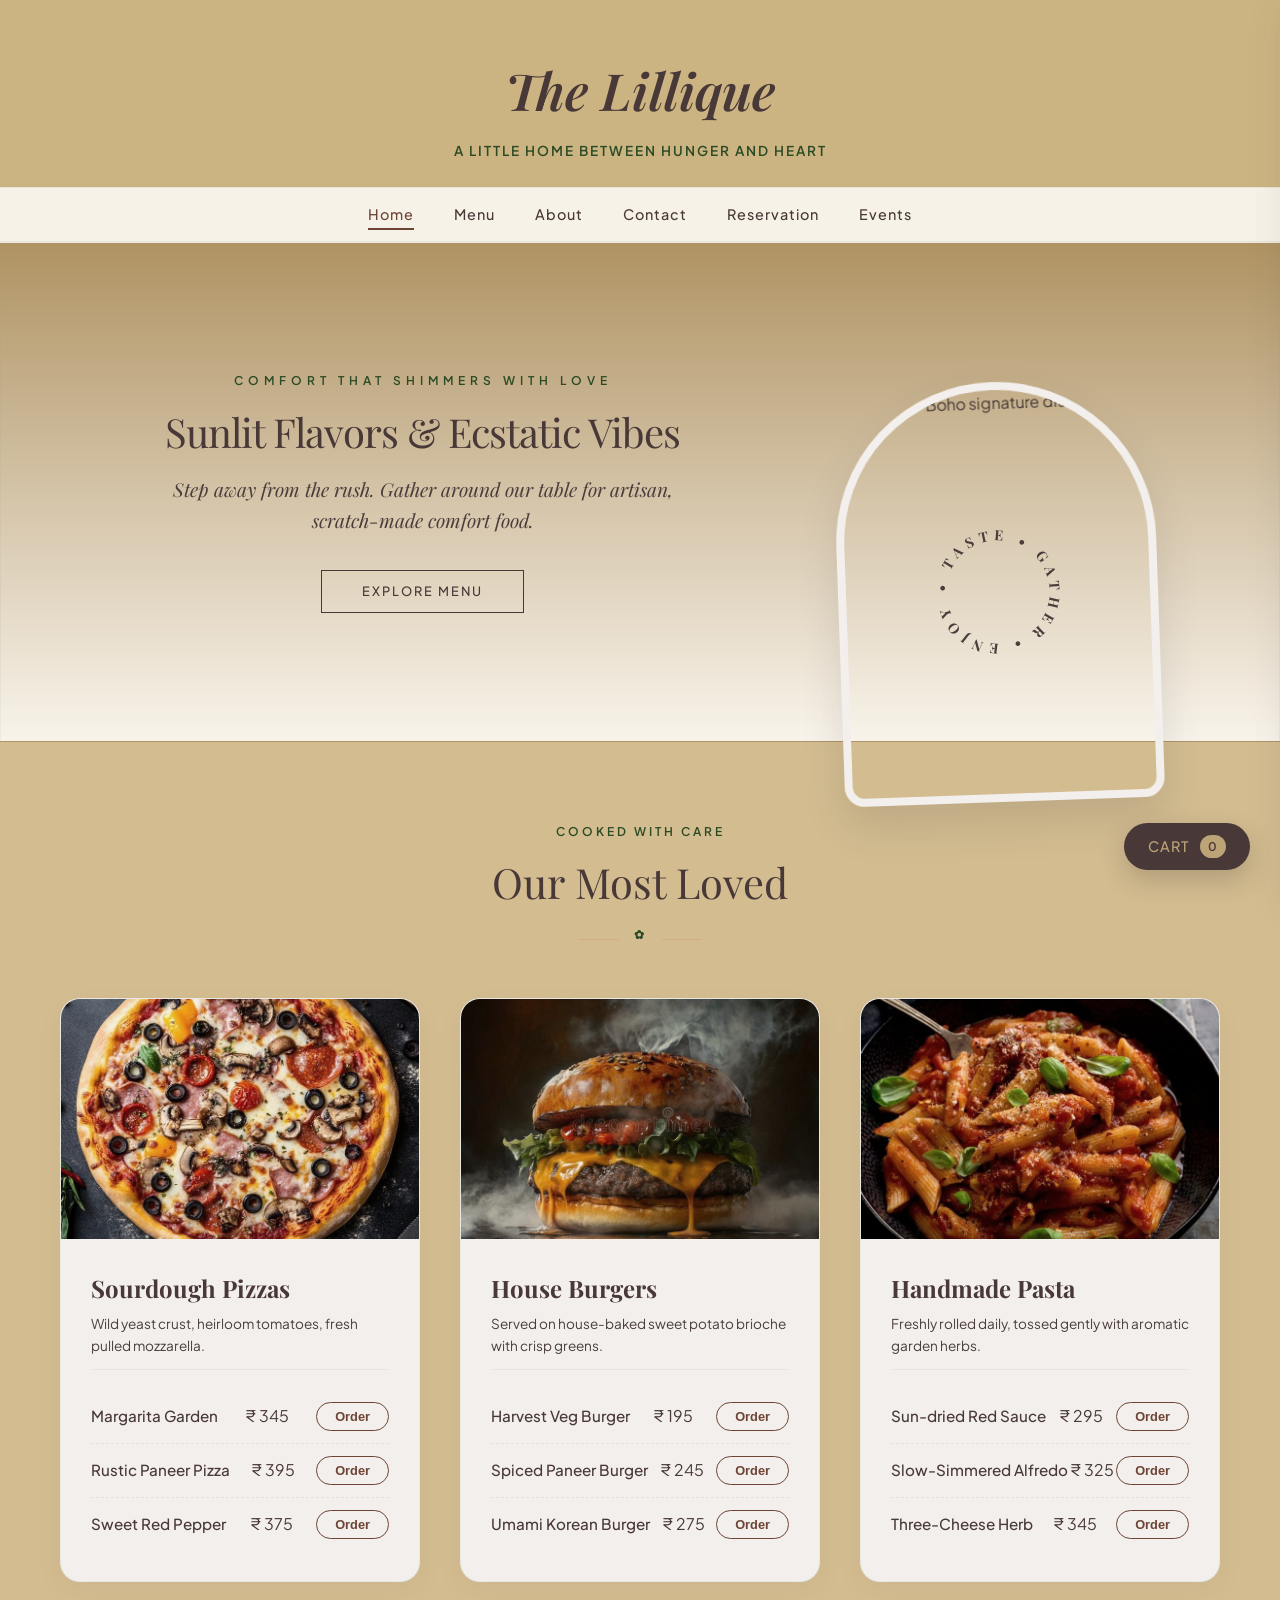
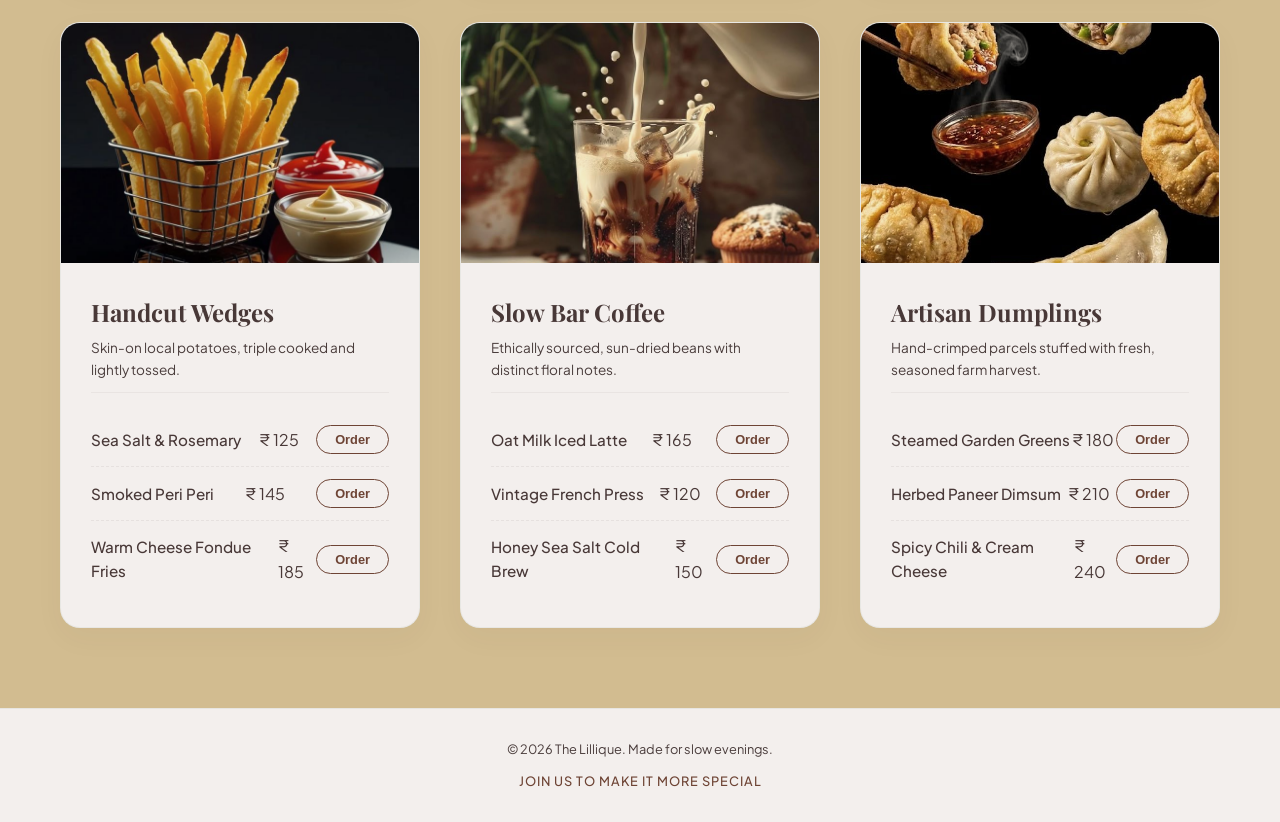
==== index.html @ 4a2b3046 "Add files via upload A basic frontend restaurant website built using only HTML, CSS, and JavaScript." ====
<!DOCTYPE html>
<html lang="en">
<head>
    <meta charset="UTF-8">
    <meta name="viewport" content="width=device-width, initial-scale=1.0">
    <title>The Lillique</title>
    <link rel="stylesheet" href="style.css">
    <link rel="preconnect" href="https://fonts.googleapis.com">
    <link rel="preconnect" href="https://fonts.gstatic.com" crossorigin>
    <link href="https://fonts.googleapis.com/css2?family=Playfair+Display:ital,wght@0,400;0,600;1,400&family=Plus+Jakarta+Sans:wght@300;400;500;600&display=swap" rel="stylesheet">
</head>
<body>
<div id="page-wrapper">
<header class="main-header">
    <div class="header-logo">The Lillique</div>
    <p class="tagline">A little home between hunger and heart</p>
</header>

<nav class="navbar">
    <div class="nav-links">
        <a href="index.html" class="active">Home</a>
        <a href="menu.html">Menu</a>
        <a href="about.html">About</a>
        <a href="contact.html">Contact</a>
        <a href="reservation.html">Reservation</a>
        <a href="events.html">Events</a>
    </div>
</nav>
<section class="text">
    <div class="text-content">
        <span class="text-sub">Comfort that shimmers with love</span>
        <h1>Sunlit Flavors & Ecstatic Vibes</h1>
        <p>Step away from the rush. Gather around our table for artisan, scratch-made comfort food.</p>
        <a href="menu.html" class="text-btn">Explore Menu</a>
    </div>
    <div class="text-img-wrapper">
        <!--arch-->
        <div class="arch-frame animate-drift">
        <img src="https://img.magnific.com/premium-vector/hand-drawn…solated-white-cooking-icons_148899-472.jpg?w=1480" alt="Boho signature dish" class="text-img">
    </div>
    <!--badge-->
    <div class="badge-container">
        <svg class="rotating-badge" viewBox="0 0 100 100">
        <path id="circlePath" d="M 50, 50 m -37, 0 a 37,37 0 1,1 74,0 a 37,37 0 1,1 -74,0" fill="none"/>
        <text font-size="10" font-family="Playfair Display" font-weight="bold"  fill="#4A3E3D" letter-spacing="4">
        <textPath href="#circlePath">&#x2022 TASTE &#x2022 GATHER &#x2022 ENJOY</textPath>
        </text>
        </svg>
    </div>
    </div>
</section>

<section class="container">
    <div class="section-title">
        <span>COOKED WITH CARE</span>
        <h2>Our Most Loved</h2>
        <div class="boho-divider"><span>✿</span></div>
    </div>

    <div class="grid">
        <!--pizza -->
        <div class="card">
            <div class="img-container">
                <img src="images/pizza.jpeg" alt="Artisan Pizza">
            </div>
            <div class="card-content">
                <h3>Sourdough Pizzas</h3>
                <p class="category-desc">Wild yeast crust, heirloom tomatoes, fresh pulled mozzarella.</p>
                
                <div class="menu-item-row">
                    <span class="item-name">Margarita Garden</span>
                    <p>&#x20B9 345</p>
                    <button class="btn" onclick="orderItem('Margarita Pizza')">Order</button>
                </div>
                <div class="menu-item-row">
                    <span class="item-name">Rustic Paneer Pizza</span>
                    <p>&#x20B9 395</p>
                    <button class="btn" onclick="orderItem('Paneer Pizza')">Order</button>
                </div>
                <div class="menu-item-row">
                    <span class="item-name">Sweet Red Pepper</span>
                    <p>&#x20B9 375</p>
                    <button class="btn" onclick="orderItem('Red pepper')">Order</button>
                </div>
            </div>
        </div>

        <!--Burger-->
        <div class="card">
            <div class="img-container">
                <img src="images/burger.jpeg" alt="Gourmet Burger">
            </div>
            <div class="card-content">
                <h3>House Burgers</h3>
                <p class="category-desc">Served on house-baked sweet potato brioche with crisp greens.</p>
                
                <div class="menu-item-row">
                    <span class="item-name">Harvest Veg Burger</span>
                    <p>&#x20B9 195</p>
                    <button class="btn" onclick="orderItem('Veg Burger')">Order</button>
                </div>
                <div class="menu-item-row">
                    <span class="item-name">Spiced Paneer Burger</span>
                    <p>&#x20B9 245</p>
                    <button class="btn" onclick="orderItem('Paneer Burger')">Order</button>
                </div>
                <div class="menu-item-row">
                    <span class="item-name">Umami Korean Burger</span>
                    <p>&#x20B9 275</p>
                    <button class="btn" onclick="orderItem('Korean Burger')">Order</button>
                </div>
            </div>
        </div>

        <!--Pasta-->
        <div class="card">
            <div class="img-container">
                <img src="images/pasta.jpeg" alt="Handmade Pasta">
            </div>
            <div class="card-content">
                <h3>Handmade Pasta</h3>
                <p class="category-desc">Freshly rolled daily, tossed gently with aromatic garden herbs.</p>
                
                <div class="menu-item-row">
                    <span class="item-name">Sun-dried Red Sauce</span>
                    <p>&#x20B9 295</p>
                    <button class="btn" onclick="orderItem('Red Sauce Pasta')">Order</button>
                </div>
                <div class="menu-item-row">
                    <span class="item-name">Slow-Simmered Alfredo</span>
                    <p>&#x20B9 325</p>
                    <button class="btn" onclick="orderItem('White Sauce Pasta')">Order</button>
                </div>
                <div class="menu-item-row">
                    <span class="item-name">Three-Cheese Herb</span>
                    <p>&#x20B9 345</p>
                    <button class="btn" onclick="orderItem('Veg Cheese Pasta')">Order</button>
                </div>
            </div>
        </div>

        <!--Fries-->
        <div class="card">
            <div class="img-container">
                <img src="images/fries.jpeg" alt="Handcut Fries">
            </div>
            <div class="card-content">
                <h3>Handcut Wedges</h3>
                <p class="category-desc">Skin-on local potatoes, triple cooked and lightly tossed.</p>
                
                <div class="menu-item-row">
                    <span class="item-name">Sea Salt & Rosemary</span>
                    <p>&#x20B9 125</p>
                    <button class="btn" onclick="orderItem('Basic Fries')">Order</button>
                </div>
                <div class="menu-item-row">
                    <span class="item-name">Smoked Peri Peri</span>
                    <p>&#x20B9 145</p>
                    <button class="btn" onclick="orderItem('Peri Peri')">Order</button>
                </div>
                <div class="menu-item-row">
                    <span class="item-name">Warm Cheese Fondue Fries</span>
                    <p>&#x20B9 185</p>
                    <button class="btn" onclick="orderItem('Cheese Fries')">Order</button>
                </div>
            </div>
        </div>

        <!--Coffee-->
        <div class="card">
            <div class="img-container">
                <img src="images/coffee.jpeg" alt="Pour Over Coffee">
            </div>
            <div class="card-content">
                <h3>Slow Bar Coffee</h3>
                <p class="category-desc">Ethically sourced, sun-dried beans with distinct floral notes.</p>
                
                <div class="menu-item-row">
                    <span class="item-name">Oat Milk Iced Latte</span>
                    <p>&#x20B9 165</p>
                    <button class="btn" onclick="orderItem('Iced latte')">Order</button>
                </div>
                <div class="menu-item-row">
                    <span class="item-name">Vintage French Press</span>
                    <p>&#x20B9 120</p>
                    <button class="btn" onclick="orderItem('Black coffee')">Order</button>
                </div>
                <div class="menu-item-row">
                    <span class="item-name">Honey Sea Salt Cold Brew</span>
                    <p>&#x20B9 150</p>
                    <button class="btn" onclick="orderItem('Cold coffee')">Order</button>
                </div>
            </div>
        </div>

        <!--Momos-->
        <div class="card">
            <div class="img-container">
                <img src="images/momo.jpeg" alt="Steamed Dumplings">
            </div>
            <div class="card-content">
                <h3>Artisan Dumplings</h3>
                <p class="category-desc">Hand-crimped parcels stuffed with fresh, seasoned farm harvest.</p>
                
                <div class="menu-item-row">
                    <span class="item-name">Steamed Garden Greens</span>
                    <p>&#x20B9 180</p>
                    <button class="btn" onclick="orderItem('Veg momos')">Order</button>
                </div>
                <div class="menu-item-row">
                    <span class="item-name">Herbed Paneer Dimsum</span>
                    <p>&#x20B9 210</p>
                    <button class="btn" onclick="orderItem('paneer momos')">Order</button>
                </div>
                <div class="menu-item-row">
                    <span class="item-name">Spicy Chili & Cream Cheese</span>
                    <p>&#x20B9 240</p>
                    <button class="btn" onclick="orderItem('extra cheese momos')">Order</button>
                </div>
            </div>
        </div>
    </div>
</section>

<footer class="main-footer">
    <p>© 2026 The Lillique. Made for slow evenings.</p>
    <p style="font-size: 0.8rem; color: var(--terracotta); margin-top: 12px; font-weight: 500; letter-spacing: 1px;">JOIN US TO MAKE IT MORE SPECIAL </p>
    <!--cart-button-->
    <div class="cart-floating-trigger" onclick="toggleCart()">
        <span>Cart</span>
        <span id="cart-pill-count" class="cart-badge">0</span>
    </div>
</footer>
</div>

<!--slidebar-->
<div id="cart-drawer" class="cart-drawer-panel">
    <div class="cart-drawer-header">
        <h3>Your Selection</h3>
        <button class="cart-close-btn" onclick="toggleCart()">✕</button>
    </div>
  
  <!--cart-container-->
    <div id="cart-items-wrapper" class="cart-items-body">
        <p class="empty-cart-msg">Your Cart is currently empty.</p>
    </div>
  
    <div class="cart-drawer-footer">
        <div class="cart-total-row">
            <span>Subtotal:</span>
            <span id="cart-total-price">₹0.00</span>
        </div>
        <button class="checkout-btn" onclick="checkoutMock()">Proceed to Checkout</button>
    </div>
</div>
<div id="custom-popup-modal" class="popup-modal-overlay">
    <div class="popup-modal-card">
        <div class="popup-modal-flower">✿</div>
        <h3 id="popup-modal-title"></h3>
        <p id="popup-modal-message"></p>
        <button class="popup-modal-close-btn" onclick="closeCustomPopup()">Return to Page</button>
    </div>
</div>
<script src="script.js"></script>
</body>
</html>
---- style.css ----
/*colorfont-palette */
* {
  margin: 0;
  padding: 0;
  box-sizing: border-box;
}

:root {
  --warm-ivory: rgba(204, 179, 129, 0.88);      /* Clean, bright oatmeal/ivory background */
  --soft-cream: #f3efed;      /* Pastel warm sand tone for cards/nav */
  --terracotta: #6e4435;      /* Muted boho clay pink/terracotta accent */
  --sage-green: #2b4b25;      /* Vintage pastel sage green */
  --earthy-brown: #483837;    /* Soft deep cocoa instead of harsh black text */
  --text-muted: #4a3d3c;      /* Soft faded charcoal for minor descriptions */
  --font-serif: 'Playfair Display', Georgia, serif;
  --font-sans: 'Plus Jakarta Sans', Arial, sans-serif;
}

body {
  background-color: var(--warm-ivory);
  color: var(--earthy-brown);
  font-family: var(--font-sans);
  overflow-x: hidden;
  line-height: 1.6;
}

/*header-navigations*/
.main-header {
  background: var(--warm-ivory);
  padding: 50px 20px 25px 20px;
  text-align: center;
}

.header-logo {
  font-family: var(--font-serif);
  font-size: 3.2rem;
  color: var(--earthy-brown);
  font-style: italic;
  font-weight: 600;
  animation: fadeInDownSmooth 1s ease-out;
}

.tagline {
  font-size: 0.85rem;
  color: var(--sage-green);
  margin-top: 8px;
  letter-spacing: 2px;
  text-transform: uppercase;
  font-weight: 600;
}

.navbar {
  display: flex;
  justify-content: center;
  background: #F7F2E8;
  backdrop-filter: blur(8px);
  padding: 15px;
  position: sticky;
  top: 0;
  z-index: 1000;
  border-top: 1px solid rgba(138, 154, 134, 0.15);
  border-bottom: 1px solid rgba(138, 154, 134, 0.15);
}

.nav-links {
  display: flex;
  gap: 40px;
}

.nav-links a {
  color: var(--earthy-brown);
  text-decoration: none;
  font-size: 0.9rem;
  letter-spacing: 1px;
  font-weight: 500;
  position: relative;
  transition: color 0.3s ease;
}

.nav-links a::after {
  content: "";
  position: absolute;
  left: 0;
  bottom: -4px;
  width: 0%;
  height: 2px;
  background: var(--terracotta);
  transition: width 0.3s cubic-bezier(0.4, 0, 0.2, 1);
}

.nav-links a:hover, .nav-links a.active {
  color: var(--terracotta);
}

.nav-links a:hover::after, .nav-links a.active::after {
  width: 100%;
}

/*middle-section*/
.text {
  height: 60vh;
  display: flex;
  align-items: center;
  justify-content: center;
  text-align: center;
  position: relative;
  background: linear-gradient(
      rgba(170, 141, 92, 0.88), 
      rgba(253, 251, 247, 0.88)),
    url("https://simpolo-web.s3.ap-south-1.amazonaws.com/uploads/media/blog/Minimalistic-and-Sleek-Designs.jpg") center/cover no-repeat;
  
  margin: 0 0;
  height: 500px; 
  border: 1px solid rgba(138, 154, 134, 0.1); 
  animation: fadeInSmooth 1.5s ease-out;
}


.text-content {
  max-width: 600px; 
  padding: 0 20px;
}

.text-sub {
  font-size: 0.75rem;
  letter-spacing: 5px; 
  color: var(--sage-green);
  display: block;
  margin-bottom: 20px;
  font-weight: 600;
  text-transform: uppercase;
}

.text h1 {
  font-family: var(--font-serif);
  font-size: 2.5rem;
  font-weight: 400;
  margin-bottom: 20px;
  color: var(--earthy-brown);
  line-height: 1.1;
  letter-spacing: -1px; 
}

.text p {
  font-size: 1.2rem;
  color: var(--text-muted);
  margin-bottom: 35px;
  font-style: italic;
  font-family: var(--font-serif); 
}

.text-btn {
  display: inline-block;
  padding: 10px 40px;
  background-color: transparent;
  color: var(--earthy-brown);
  border: 1px solid var(--earthy-brown);
  text-decoration: none;
  border-radius: 0; 
  font-size: 0.8rem;
  font-weight: 500;
  letter-spacing: 2px;
  text-transform: uppercase;
  transition: all 0.4s ease;
}

.text-btn:hover {
  background-color: var(--earthy-brown);
  color: var(--warm-ivory);
}
/*middle-text,img&badge*/

.text {
  display: flex;
  align-items: center;
  justify-content: space-around; /* Spaced out content and image */
  padding: 0 5%;
  overflow: visible; /* Allows badge to peek out */
}

.text-img-wrapper {
  position: relative;
  width: 320px; /* Precise "proper" size for the arch */
  height: 420px;
  display: flex;
  align-items: center;
  justify-content: center;
  margin-top: 200px;
}

.arch-frame {
  width: 100%;
  height: 100%;
  border-radius: 160px 160px 20px 20px; /* Modern Boho Arch shape */
  overflow: hidden;
  box-shadow: 0 20px 40px rgba(74, 62, 61, 0.15);
  border: 8px solid var(--soft-cream); /* Frame effect */
}

.text-img {
  width: 100%;
  height: 100%;
  object-fit: cover;
  filter: sepia(0.1) contrast(1.05);
}

.badge-container {
  position: absolute;
  /* Overlaps bottom edge */
   /* Overlaps side for that editorial look */
  width: 140px;  /* Size of the circular text */
  height: 140px;
  z-index: 10;
}

.rotating-badge {
  width: 100%;
  height: 100%;
  animation: spin 15s linear infinite;
}

/*animation*/
@keyframes spin {
  from { transform: rotate(0deg); }
  to { transform: rotate(360deg); }
}

@keyframes driftUp {
  0% { opacity: 0; transform: translateY(30px); }
  100% { opacity: 1; transform: translateY(0); }
}

/*mobile-tweak*/
@media (max-width: 900px) {
  .text {
    flex-direction: column;
    height: auto;
    padding: 60px 20px;
  }
  .text-img-wrapper {
    margin-top: 50px;
    width: 280px;
    height: 380px;
  }
}

/*section-titles*/
.container {
  max-width: 1200px;
  margin: 0 auto;
  padding: 80px 20px;
}

.section-title {
  text-align: center;
  margin-bottom: 60px;
}

.section-title span {
  font-size: 0.8rem;
  letter-spacing: 2px;
  color: var(--sage-green);
  display: block;
  margin-bottom: 8px;
  font-weight: 600;
}

.section-title h2 {
  font-family: var(--font-serif);
  font-size: 2.4rem;
  font-weight: 400;
  color: var(--earthy-brown);
}

.boho-divider {
  color: var(--terracotta);
  margin-top: 15px;
  font-size: 1.2rem;
  display: flex;
  align-items: center;
  justify-content: center;
}

.boho-divider::before, .boho-divider::after {
  content: "";
  width: 40px;
  height: 1px;
  background-color: rgba(211, 139, 112, 0.3);
  margin: 0 15px;
}

/*card-designing*/
.grid {
  display: grid;
  grid-template-columns: repeat(auto-fit, minmax(320px, 1fr));
  gap: 40px;
}

.card {
  background: var(--soft-cream);
  border-radius: 20px; /* Whimsical, warm curved design */
  overflow: hidden;
  border: 1px solid rgba(138, 154, 134, 0.1);
  box-shadow: 0 10px 30px rgba(74, 62, 61, 0.04);
  transition: transform 0.4s cubic-bezier(0.165, 0.84, 0.44, 1), 
              box-shadow 0.4s ease;
}

.card:hover {
  transform: translateY(-6px);
  box-shadow: 0 15px 35px rgba(74, 62, 61, 0.08);
}

.img-container {
  width: 100%;
  height: 240px;
  overflow: hidden;
}

.card img {
  width: 100%;
  height: 100%;
  object-fit: cover;
  transition: transform 0.6s cubic-bezier(0.165, 0.84, 0.44, 1);
  filter: sepia(0.15) brightness(0.95); 
}

.card:hover img {
  transform: scale(1.04);
}

.card-content {
  padding: 30px;
}

.card h3 {
  font-family: var(--font-serif);
  font-size: 1.5rem;
  color: var(--earthy-brown);
  margin-bottom: 6px;
}

.category-desc {
  font-size: 0.85rem;
  color: var(--text-muted);
  margin-bottom: 20px;
  padding-bottom: 12px;
  border-bottom: 1px solid rgba(74, 62, 61, 0.06);
}

/*card-row*/
.menu-item-row {
  display: flex;
  justify-content: space-between;
  align-items: center;
  padding: 12px 0;
  border-bottom: 1px dashed rgba(74, 62, 61, 0.08);
}

.menu-item-row:last-of-type {
  border-bottom: none;
}

.item-name {
  font-size: 0.95rem;
  color: var(--earthy-brown);
  font-weight: 500;
}

/*button-designing*/
.btn {
  padding: 6px 18px;
  background: transparent;
  color: var(--terracotta);
  border: 1px solid var(--terracotta);
  cursor: pointer;
  font-size: 0.8rem;
  font-weight: 600;
  border-radius: 20px;
  transition: all 0.3s ease;
}

.btn:hover {
  background: var(--terracotta);
  color: white;
  transform: scale(1.03);
}

/*footer*/
.main-footer {
  text-align: center;
  padding: 60px 20px;
  background: var(--soft-cream);
  color: var(--text-muted);
  border-top: 1px solid rgba(138, 154, 134, 0.15);
  font-size: 0.9rem;
}

/*micro-animations*/
@keyframes fadeInSmooth {
  from { opacity: 0; }
  to { opacity: 1; }
}

@keyframes fadeInDownSmooth {
  from {
    opacity: 0;
    transform: translateY(-10px);
  }
  to {
    opacity: 1;
    transform: translateY(0);
  }
}

/*cart-drawer*/
.cart-floating-trigger {
  position: fixed;
  bottom: 30px;
  right: 30px;
  background-color: var(--earthy-brown);
  color: var(--warm-ivory);
  padding: 12px 24px;
  border-radius: 30px;
  cursor: pointer;
  z-index: 999;
  display: flex;
  align-items: center;
  gap: 10px;
  font-weight: 500;
  font-size: 0.9rem;
  letter-spacing: 1px;
  text-transform: uppercase;
  box-shadow: 0 10px 25px rgba(74, 62, 61, 0.25);
  transition: all 0.3s cubic-bezier(0.165, 0.84, 0.44, 1);
}

.cart-floating-trigger:hover {
  background-color: var(--terracotta);
  transform: translateY(-3px);
}

.cart-badge {
  background-color: var(--warm-ivory);
  color: var(--earthy-brown);
  font-size: 0.75rem;
  font-weight: 600;
  padding: 2px 8px;
  border-radius: 20px;
}

/*hiddenState-basePanel*/
.cart-drawer-panel {
  position: fixed;
  top: 0;
  right: -400px;
  width: 380px;
  height: 100vh;
  background-color: var(--warm-ivory);
  box-shadow: -10px 0 40px rgba(74, 62, 61, 0.15);
  z-index: 2000;
  display: flex;
  flex-direction: column;
  transition: right 0.4s cubic-bezier(0.165, 0.84, 0.44, 1);
  border-left: 1px solid rgba(138, 154, 134, 0.15);
}

/*toggled-Visiblestate*/
.cart-drawer-panel.open {
  right: 0;
}

.cart-drawer-header {
  padding: 25px;
  display: flex;
  justify-content: space-between;
  align-items: center;
  border-bottom: 1px solid rgba(74, 62, 61, 0.08);
}

.cart-drawer-header h3 {
  font-family: var(--font-serif);
  font-size: 1.4rem;
  font-weight: 500;
}

.cart-close-btn {
  background: transparent;
  border: none;
  font-size: 1.2rem;
  color: var(--text-muted);
  cursor: pointer;
  transition: color 0.2s;
}

.cart-close-btn:hover {
  color: var(--terracotta);
}

.cart-items-body {
  flex: 1;
  overflow-y: auto;
  padding: 25px;
}

.empty-cart-msg {
  color: var(--text-muted);
  text-align: center;
  font-style: italic;
  margin-top: 40px;
}

/*cartRow-elements*/
.cart-item-node {
  display: flex;
  justify-content: space-between;
  align-items: center;
  padding: 15px 0;
  border-bottom: 1px dashed rgba(74, 62, 61, 0.08);
}

.cart-item-meta h4 {
  font-size: 0.95rem;
  color: var(--earthy-brown);
  margin-bottom: 2px;
}

.cart-item-meta span {
  font-size: 0.8rem;
  color: var(--text-muted);
}

.remove-item-btn {
  background: transparent;
  border: none;
  color: var(--terracotta);
  cursor: pointer;
  font-size: 0.8rem;
  text-transform: uppercase;
  letter-spacing: 0.5px;
}

.cart-drawer-footer {
  padding: 25px;
  background-color: var(--soft-cream);
  border-top: 1px solid rgba(138, 154, 134, 0.15);
}

.cart-total-row {
  display: flex;
  justify-content: space-between;
  font-weight: 600;
  font-size: 1.1rem;
  margin-bottom: 20px;
}

.checkout-btn {
  width: 100%;
  padding: 14px;
  background-color: var(--sage-green);
  color: white;
  border: none;
  border-radius: 30px;
  font-size: 0.9rem;
  font-weight: 600;
  letter-spacing: 1px;
  text-transform: uppercase;
  cursor: pointer;
  transition: all 0.3s ease;
  box-shadow: 0 4px 15px rgba(138, 154, 134, 0.2);
}

.checkout-btn:hover {
  background-color: var(--terracotta);
}

/*mobileScreen-scaling*/
@media (max-width: 480px) {
  .cart-drawer-panel {
    width: 100%;
    right: -100%;
  }
}

/*responsive-scaling*/
@media (max-width: 768px) {
  .nav-links { gap: 20px; }
  .hero h1 { font-size: 2.2rem; }
  .header-logo { font-size: 2.4rem; }
  .hero { margin: 0 10px; }
}

/*badge-rotation*/
@keyframes spin {
    from { transform: rotate(0deg); }
    to { transform: rotate(360deg); }
}
.rotating-badge {
    animation: spin 20s linear infinite;
}
@keyframes driftUp {
    0% { opacity: 0; transform: translateY(40px) rotate(0deg); }
    100% { opacity: 1; transform: translateY(0) rotate(-2deg); }
}
.animate-drift {
    animation: driftUp 1.4s cubic-bezier(0.25, 1, 0.5, 1) forwards;
}




/*ABOUT PAGE*/

.editorial-wrapper {
    display: grid;
    grid-template-columns: 1.1fr 0.9fr;
    gap: 60px;
    align-items: center;
    padding: 60px 0;
}

.story-narrative {
    padding-right: 20px;
}

.narrative-subtitle {
    font-size: 0.75rem; 
    letter-spacing: 3px; 
    color: var(--sage-green); 
    font-weight: 600; 
    text-transform: uppercase; 
    display: block; 
    margin-bottom: 10px;
}

.story-narrative h1 {
    font-family: var(--font-serif);
    font-size: 3.5rem;
    color: var(--earthy-brown);
    line-height: 1.1;
    margin-bottom: 25px;
    font-weight: 400;
}

.narrative-lead {
    font-size: 0.95rem; 
    color: var(--text-muted);
}

.narrative-text {
    font-size: 0.95rem; 
    color: var(--text-muted); 
    margin-bottom: 25px;
}

.boho-blockquote {
    font-family: var(--font-serif);
    font-style: italic;
    font-size: 1.3rem;
    color: var(--terracotta);
    line-height: 1.5;
    margin: 30px 0;
    padding-left: 20px;
    border-left: 3px solid var(--terracotta);
}

/*asym-imgOverlapping*/
.gallery-composition {
    position: relative;
    height: 500px;
    display: flex;
    align-items: center;
    justify-content: center;
}

.bg-shape {
    position: absolute;
    width: 85%;
    height: 90%;
    background-color: var(--soft-cream);
    border-radius: 40% 60% 60% 40% / 50% 30% 70% 50%; 
    z-index: 1;
    opacity: 0.7;
}

.featured-arch {
    position: relative;
    z-index: 2;
    width: 75%;
    height: 85%;
    border-radius: 200px 200px 30px 30px;
    overflow: hidden;
    box-shadow: 0 20px 40px rgba(74, 62, 61, 0.1);
    border: 6px solid var(--warm-ivory);
    transform: rotate(-1.5deg);
}

.featured-arch img {
    width: 100%; 
    height: 100%; 
    object-fit: cover;
}

.boho-divider-spacer {
    margin: 40px 0 60px 0;
}

.section-title-wrapper {
    margin-bottom: 40px;
}

/*pillars*/
.pillars-grid {
    display: grid;
    grid-template-columns: repeat(3, 1fr);
    gap: 30px;
    margin-top: 40px;
}

.pillar-card {
    background: rgba(243, 239, 237, 0.4); /* Subtle transparent tint of soft-cream */
    padding: 35px 25px;
    border-radius: 15px;
    text-align: center;
    border: 1px dashed rgba(138, 154, 134, 0.3);
    transition: transform 0.3s ease;
}

.pillar-card:hover {
    transform: translateY(-3px);
}

.pillar-card .icon {
    font-size: 1.5rem;
    color: var(--sage-green);
    margin-bottom: 15px;
    display: block;
}

.pillar-card h3 {
    font-family: var(--font-serif);
    font-size: 1.25rem;
    margin-bottom: 10px;
    font-weight: bold;
    color: var(--earthy-brown);
}

.pillar-card p {
    font-size: 0.85rem;
    color: var(--text-muted);
    line-height: 1.6;
}


@media (max-width: 900px) {
    .editorial-wrapper {
        grid-template-columns: 1fr;
        gap: 40px;
        padding: 20px 0;
    }
    .story-narrative h1 { 
        font-size: 2.8rem; 
    }
    .gallery-composition { 
        height: 400px; 
    }
    .pillars-grid { 
        grid-template-columns: 1fr; 
        gap: 20px; 
    }
}


/*cCONTACT PAGE*/


.contact-chefs-layout {
    display: grid;
    grid-template-columns: 0.9fr 1.1fr;
    gap: 50px;
    margin: 40px 0 80px 0;
    align-items: start;
}

.panel-subtitle {
    font-size: 0.75rem;
    letter-spacing: 3px;
    color: var(--sage-green);
    font-weight: 600;
    text-transform: uppercase;
    display: block;
    margin-bottom: 6px;
}

.contact-chefs-layout h2 {
    font-family: var(--font-serif);
    font-size: 2.4rem;
    color: var(--earthy-brown);
    font-weight: 400;
    margin-bottom: 12px;
}

.boho-line-accent {
    width: 45px;
    height: 2px;
    background-color: var(--terracotta);
    margin-bottom: 35px;
}


/*leftColumn*/
.contact-directory-list {
    display: flex;
    flex-direction: column;
    gap: 20px;
}

.directory-card {
    background-color: var(--soft-cream);
    padding: 24px;
    border-radius: 16px;
    border: 1px solid rgba(138, 154, 134, 0.12);
}

.directory-card.highlight-card {
    background-color: rgba(243, 239, 237, 0.6);
    border: 1px dashed var(--sage-green);
}

.directory-label {
    font-size: 0.7rem;
    font-weight: 600;
    text-transform: uppercase;
    color: var(--text-muted);
    letter-spacing: 1px;
    display: block;
    margin-bottom: 6px;
}

.directory-value {
    font-family: var(--font-serif);
    font-size: 1.15rem;
    color: var(--earthy-brown);
    line-height: 1.5;
}

.directory-card.highlight-card .directory-value {
    font-family: var(--font-sans);
    font-size: 1rem;
}

/*rightColumn*/
.chefs-trio-stack {
    display: flex;
    flex-direction: column;
    gap: 24px;
}

.chef-profile-card {
    background-color: var(--soft-cream);
    padding: 30px;
    border-radius: 18px;
    border: 1px solid rgba(138, 154, 134, 0.12);
    transition: transform 0.3s ease;
}

.chef-profile-card:hover {
    transform: translateX(4px);
    border-color: rgba(169, 101, 76, 0.2);
}

.chef-meta {
    display: flex;
    justify-content: space-between;
    align-items: baseline;
    border-bottom: 1px dashed rgba(74, 62, 61, 0.1);
    padding-bottom: 10px;
    margin-bottom: 14px;
    flex-wrap: wrap;
    gap: 8px;
}

.chef-meta h3 {
    font-family: var(--font-serif);
    font-size: 1.35rem;
    color: var(--earthy-brown);
    font-weight: bold;
}

.chef-title {
    font-size: 0.75rem;
    font-weight: 600;
    text-transform: uppercase;
    color: var(--terracotta);
    letter-spacing: 0.5px;
}

.chef-philosophy {
    font-size: 0.85rem;
    color: var(--text-muted);
    line-height: 1.6;
}


@media (max-width: 850px) {
    .contact-chefs-layout {
        grid-template-columns: 1fr;
        gap: 40px;
    }
    
    .contact-chefs-layout h2 {
        font-size: 2rem;
    }
}

.postcard-wrapper {
    display: grid;
    grid-template-columns: 1fr 1fr;
    gap: 80px;
    background: transparent;
    padding: 20px 0;
    align-items: start;
}

/*left info*/
.contact-details-panel {
    padding-right: 20px;
}

.contact-subtitle {
    font-size: 0.75rem; 
    letter-spacing: 3px; 
    color: var(--sage-green); 
    font-weight: 600; 
    text-transform: uppercase; 
    display: block; 
    margin-bottom: 12px;
}

.contact-details-panel h2 {
    font-family: var(--font-serif);
    font-size: 3rem;
    color: var(--earthy-brown);
    line-height: 1.15;
    font-weight: 400;
}

.boho-divider-left {
    width: 50px;
    height: 1px;
    background-color: var(--terracotta);
    margin: 25px 0;
}

.contact-narrative {
    font-size: 0.95rem;
    color: var(--text-muted);
    line-height: 1.7;
    margin-bottom: 35px;
}

.info-directory {
    display: flex;
    flex-direction: column;
    gap: 24px;
    margin-bottom: 40px;
}

.info-block {
    display: flex;
    flex-direction: column;
}

.info-label {
    font-size: 0.75rem;
    text-transform: uppercase;
    letter-spacing: 1.5px;
    color: var(--sage-green);
    font-weight: 600;
    margin-bottom: 4px;
}

.info-value {
    font-family: var(--font-serif);
    font-size: 1.15rem;
    color: var(--earthy-brown);
    font-style: italic;
}

.embedded-space-frame {
    background-color: var(--soft-cream);
    border-radius: 15px;
    padding: 20px;
    border: 1px dashed rgba(138, 154, 134, 0.3);
    text-align: center;
}

.inner-matte {
    font-size: 0.85rem;
    color: var(--text-muted);
    letter-spacing: 0.5px;
}


/*rightDetails */
.contact-form-panel {
    background-color: var(--soft-cream);
    padding: 45px;
    border-radius: 24px;
    border: 1px solid rgba(138, 154, 134, 0.15);
    box-shadow: 0 15px 35px rgba(74, 62, 61, 0.03);
}

.contact-form-panel h3 {
    font-family: var(--font-serif);
    font-size: 1.8rem;
    color: var(--earthy-brown);
    font-weight: 400;
    margin-bottom: 6px;
}

.form-desc {
    font-size: 0.85rem;
    color: var(--text-muted);
    margin-bottom: 35px;
}

.input-group {
    display: flex;
    flex-direction: column;
    margin-bottom: 22px;
}

.input-group label {
    font-size: 0.8rem;
    font-weight: 600;
    color: var(--earthy-brown);
    letter-spacing: 0.5px;
    margin-bottom: 8px;
    text-transform: uppercase;
}

.input-group input,
.input-group textarea {
    background-color: var(--warm-ivory);
    border: 1px solid rgba(74, 62, 61, 0.1);
    border-radius: 12px;
    padding: 12px 16px;
    font-family: var(--font-sans);
    font-size: 0.9rem;
    color: var(--earthy-brown);
    transition: all 0.3s ease;
}

.input-group input::placeholder,
.input-group textarea::placeholder {
    color: rgba(113, 102, 100, 0.5);
}

.input-group input:focus,
.input-group textarea:focus {
    outline: none;
    border-color: var(--terracotta);
    box-shadow: 0 0 0 3px rgba(169, 101, 76, 0.08);
}

/*form*/
.boho-submit-btn {
    width: 100%;
    padding: 14px;
    background-color: var(--earthy-brown);
    color: var(--warm-ivory);
    border: none;
    border-radius: 30px;
    font-family: var(--font-sans);
    font-size: 0.85rem;
    font-weight: 600;
    letter-spacing: 1.5px;
    text-transform: uppercase;
    cursor: pointer;
    transition: all 0.3s ease;
    margin-top: 10px;
}

.boho-submit-btn:hover {
    background-color: var(--terracotta);
    transform: translateY(-2px);
    box-shadow: 0 5px 15px rgba(169, 101, 76, 0.2);
}


@media (max-width: 900px) {
    .postcard-wrapper {
        grid-template-columns: 1fr;
        gap: 50px;
    }
    .contact-details-panel {
        padding-right: 0;
    }
    .contact-details-panel h2 {
        font-size: 2.4rem;
    }
    .contact-form-panel {
        padding: 30px;
    }
}


/*RESERVATION PAGE*/

.ledger-container {
    max-width: 680px;
    margin: 0 auto;
    background-color: var(--soft-cream);
    border-radius: 24px;
    border: 1px solid rgba(138, 154, 134, 0.15);
    box-shadow: 0 20px 45px rgba(74, 62, 61, 0.04);
    padding: 50px 40px;
}

.ledger-header {
    text-align: center;
    margin-bottom: 35px;
}

.ledger-sub {
    font-size: 0.75rem;
    letter-spacing: 3px;
    color: var(--sage-green);
    font-weight: 600;
    text-transform: uppercase;
    display: block;
    margin-bottom: 8px;
}

.ledger-header h2 {
    font-family: var(--font-serif);
    font-size: 2.6rem;
    color: var(--earthy-brown);
    font-weight: 400;
}

.ledger-intro {
    font-size: 0.95rem;
    color: var(--text-muted);
    font-family: var(--font-serif);
    font-style: italic;
    max-width: 480px;
    margin: 15px auto 0 auto;
    line-height: 1.5;
}

/*session-picker-design*/
.session-picker {
    display: flex;
    gap: 15px;
    margin-bottom: 30px;
}

.session-option {
    flex: 1;
    cursor: pointer;
}

.session-option input[type="radio"] {
    display: none; 
}

.session-box {
    display: block;
    text-align: center;
    padding: 14px;
    background-color: var(--warm-ivory);
    border: 1px solid rgba(74, 62, 61, 0.1);
    border-radius: 12px;
    font-size: 0.85rem;
    font-weight: 500;
    color: var(--earthy-brown);
    transition: all 0.3s ease;
}

.session-option input[type="radio"]:checked + .session-box {
    background-color: var(--sage-green);
    color: white;
    border-color: var(--sage-green);
    box-shadow: 0 4px 12px rgba(95, 107, 92, 0.2);
}

/*imput-framework*/
.form-fields-grid {
    display: grid;
    grid-template-columns: 1fr 1fr;
    gap: 20px;
    margin-bottom: 20px;
}

.field-node {
    display: flex;
    flex-direction: column;
}

.field-node.full-width {
    margin-bottom: 30px;
}

.field-node label {
    font-size: 0.75rem;
    font-weight: 600;
    color: var(--earthy-brown);
    letter-spacing: 0.5px;
    margin-bottom: 6px;
    text-transform: uppercase;
}

.field-node input,
.field-node textarea {
    background-color: var(--warm-ivory);
    border: 1px solid rgba(74, 62, 61, 0.1);
    border-radius: 12px;
    padding: 12px 14px;
    font-family: var(--font-sans);
    font-size: 0.9rem;
    color: var(--earthy-brown);
    transition: all 0.3s ease;
}

.field-node input::placeholder,
.field-node textarea::placeholder {
    color: rgba(113, 102, 100, 0.4);
}

.field-node input:focus,
.field-node textarea:focus {
    outline: none;
    border-color: var(--terracotta);
    box-shadow: 0 0 0 3px rgba(169, 101, 76, 0.08);
}

/*action-button*/
.action-wrapper {
    text-align: center;
}

.boho-reserve-btn {
    width: 100%;
    max-width: 320px;
    padding: 14px;
    background-color: var(--terracotta);
    color: white;
    border: none;
    border-radius: 30px;
    font-family: var(--font-sans);
    font-size: 0.85rem;
    font-weight: 600;
    letter-spacing: 1.5px;
    text-transform: uppercase;
    cursor: pointer;
    transition: all 0.3s ease;
}

.boho-reserve-btn:hover {
    background-color: var(--earthy-brown);
    transform: translateY(-2px);
    box-shadow: 0 6px 20px rgba(74, 62, 61, 0.15);
}

.policy-note {
    font-size: 0.90rem;
    color: var(--text-muted);
    margin-top: 15px;
    opacity: 0.8;
}

/*adjusting-matrix*/
@media (max-width: 600px) {
    .ledger-container {
        padding: 30px 20px;
    }
    .form-fields-grid {
        grid-template-columns: 1fr;
        gap: 15px;
    }
    .session-picker {
        flex-direction: column;
        gap: 10px;
    }
    .ledger-header h2 {
        font-size: 2rem;
    }
}
/*ft-banner*/
.featured-event-banner {
    position: relative;
    height: 520px;
    background: linear-gradient(rgba(70, 61, 49, 0.65), rgba(7, 5, 4, 0.85)),
                url('https://i.pinimg.com/736x/65/ce/0b/65ce0bc9926d3e35f51833ac68c447ef.jpg') center/cover no-repeat;
    display: flex;
    align-items: center;
    justify-content: center;
    text-align: center;
    color: var(--warm-ivory);
    padding: 0 24px;
    margin-bottom: 80px;
    border-bottom: 1px solid rgba(138, 154, 134, 0.2);

}

.banner-content {
    max-width: 800px;
    z-index: 5;
}

.banner-tag {
    font-size: 0.75rem;
    letter-spacing: 4px;
    color: #FADBB1;
    font-weight: 600;
    text-transform: uppercase;
    display: inline-block;
    margin-bottom: 20px;
}

.featured-event-banner h1 {
    font-family: var(--font-serif);
    font-size: 3.8rem;
    font-weight: 400;
    line-height: 1.15;
    margin-bottom: 20px;
}

.featured-event-banner p {
    font-size: 1.15rem;
    font-family: var(--font-serif);
    font-style: italic;
    opacity: 0.95;
    line-height: 1.7;
    margin-bottom: 35px;
}

.banner-meta {
    display: flex;
    justify-content: center;
    gap: 40px;
    font-size: 0.85rem;
    letter-spacing: 1.5px;
    text-transform: uppercase;
    margin-bottom: 35px;
    font-weight: 500;
    color: rgba(250, 219, 177, 0.95);
}

.banner-action-btn {
    display: inline-block;
    padding: 14px 40px;
    background-color: var(--warm-ivory);
    color: var(--earthy-brown);
    text-decoration: none;
    font-size: 0.8rem;
    font-weight: 600;
    letter-spacing: 1.5px;
    text-transform: uppercase;
    border-radius: 4px;
    transition: all 0.3s cubic-bezier(0.16, 1, 0.3, 1);
}

.banner-action-btn:hover {
    background-color: var(--terracotta);
    color: white;
    transform: translateY(-3px);
    box-shadow: 0 10px 20px rgba(0,0,0,0.15);
}

/*selection*/
.section-title {
    text-align: center;
    margin-bottom: 45px;
}

.section-title span {
    font-size: 0.75rem;
    letter-spacing: 3px;
    color: var(--sage-green);
    font-weight: 600;
    text-transform: uppercase;
    display: block;
    margin-bottom: 8px;
}

.section-title h2 {
    font-family: var(--font-serif);
    font-size: 2.6rem;
    color: var(--earthy-brown);
    font-weight: 400;
}

.boho-divider {
    color: var(--terracotta);
    margin-top: 10px;
    font-size: 0.9rem;
}

/*experience-grid*/
.events-cards-grid {
    display: grid;
    grid-template-columns: repeat(auto-fit, minmax(320px, 1fr));
    gap: 35px;
    margin-top: 40px;
    margin-bottom: 80px;
}

.event-showcase-card {
    background: var(--soft-cream);
    padding: 35px;
    border-radius: 20px;
    border: 1px solid rgba(138, 154, 134, 0.15);
    display: flex;
    flex-direction: column;
    align-items: flex-start;
    transition: transform 0.4s cubic-bezier(0.16, 1, 0.3, 1), box-shadow 0.4s ease;
}

.event-showcase-card:hover {
    transform: translateY(-6px);
    box-shadow: 0 15px 35px rgba(74, 62, 61, 0.06);
    border-color: rgba(169, 101, 76, 0.25);
}

.event-showcase-card img {
    width: 100%;
    height: 200px;
    object-fit: cover;
    border-radius: 12px;
    margin-bottom: 20px;
    background-color: #EFEFEF;
}

.card-badge-tag {
    font-size: 0.7rem;
    font-weight: 600;
    text-transform: uppercase;
    letter-spacing: 1px;
    padding: 5px 12px;
    background-color: rgba(95, 107, 92, 0.08);
    color: var(--sage-green);
    border-radius: 20px;
    margin-bottom: 15px;
}

.event-showcase-card h3 {
    font-family: var(--font-serif);
    font-size: 1.6rem;
    color: var(--earthy-brown);
    font-weight: 400;
    margin-bottom: 12px;
}

.event-showcase-card p {
    font-size: 0.88rem;
    color: var(--text-muted);
    line-height: 1.65;
    margin-bottom: 24px;
    flex-grow: 1;
}

.event-schedule {
    font-size: 0.78rem;
    font-weight: 600;
    color: var(--terracotta);
    letter-spacing: 0.5px;
    border-top: 1px dashed rgba(74, 62, 61, 0.12);
    width: 100%;
    padding-top: 14px;
}

/*celeb-section*/
.celebrations-block {
    display: grid;
    grid-template-columns: 1.1fr 0.9fr;
    gap: 60px;
    background-color: rgba(243, 239, 237, 0.4);
    border-radius: 24px;
    padding: 60px;
    margin: 90px 0;
    align-items: center;
    border: 1px dashed rgba(138, 154, 134, 0.3);
}

.celebration-editorial-text span {
    font-size: 0.75rem;
    letter-spacing: 3px;
    color: var(--sage-green);
    font-weight: 600;
    text-transform: uppercase;
    display: block;
    margin-bottom: 10px;
}

.celebration-editorial-text h2 {
    font-family: var(--font-serif);
    font-size: 2.8rem;
    color: var(--earthy-brown);
    font-weight: 400;
    margin-bottom: 20px;
    line-height: 1.2;
}

.celebration-editorial-text p {
    font-size: 0.95rem;
    color: var(--text-muted);
    line-height: 1.7;
    margin-bottom: 30px;
}

.celebration-types-matrix {
    display: flex;
    flex-direction: column;
    gap: 16px;
}

.type-node {
    font-size: 0.92rem;
    color: var(--earthy-brown);
    line-height: 1.5;
    padding-left: 8px;
    border-left: 2px solid rgba(169, 101, 76, 0.3);
}

.arch-frame-composition {
    width: 100%;
    height: 440px;
    border-radius: 220px 220px 20px 20px;
    overflow: hidden;
    border: 8px solid var(--warm-ivory);
    box-shadow: 0 20px 40px rgba(74, 62, 61, 0.06);
}

.arch-frame-composition img {
    width: 100%;
    height: 100%;
    object-fit: cover;
}

/*entertainment-section*/
.entertainment-directory {
    margin-bottom: 90px;
}

.entertainment-strip-container {
    display: grid;
    grid-template-columns: repeat(auto-fit, minmax(240px, 1fr));
    gap: 35px;
    margin-top: 50px;
}

.entertainment-strip-node {
    border-left: 2px solid var(--terracotta);
    padding-left: 22px;
}

.entertainment-strip-node h4 {
    font-family: var(--font-serif);
    font-size: 1.3rem;
    color: var(--earthy-brown);
    font-weight: bold;
    margin-bottom: 8px;
}

.entertainment-strip-node p {
    font-size: 0.88rem;
    color: var(--text-muted);
    line-height: 1.6;
}

/*calender-matrix*/
.calendar-engine-section {
    margin-bottom: 90px;
}

.boho-calendar-container {
    display: grid;
    grid-template-columns: 0.5fr 1.5fr;
    background-color: var(--soft-cream);
    border-radius: 24px;
    overflow: hidden;
    border: 1px solid rgba(138, 154, 134, 0.18);
}

.calendar-meta-sidebar {
    background-color: var(--sage-green);
    color: white;
    padding: 45px;
    display: flex;
    flex-direction: column;
    justify-content: center;
}

.calendar-meta-sidebar h3 {
    font-family: var(--font-serif);
    font-size: 2.2rem;
    margin-bottom: 12px;
    font-weight: 400;
}

.calendar-meta-sidebar p {
    font-size: 0.88rem;
    opacity: 0.85;
    line-height: 1.6;
}

.calendar-grid-layout {
    display: grid;
    grid-template-columns: repeat(7, 1fr);
    padding: 40px;
    gap: 12px;
    background-color: var(--soft-cream);
}

.cal-dayheader {
    text-align: center;
    font-size: 0.75rem;
    font-weight: 600;
    text-transform: uppercase;
    color: var(--sage-green);
    padding-bottom: 12px;
}

.cal-cell {
    background-color: var(--warm-ivory);
    height: 85px;
    padding: 12px;
    font-size: 0.9rem;
    font-weight: 600;
    border-radius: 10px;
    display: flex;
    flex-direction: column;
    justify-content: space-between;
    color: var(--earthy-brown);
    border: 1px solid rgba(74, 62, 61, 0.04);
}

.cal-cell.empty {
    opacity: 0.25;
    background-color: transparent;
    border: none;
}

.cal-cell.event-active {
    border: 1px solid var(--terracotta);
    background-color: rgba(169, 101, 76, 0.02);
}

.cal-tag-dot {
    font-size: 1rem;
    align-self: flex-end;
}

.cal-cell.special-highlight {
    background-color: var(--terracotta);
    color: white;
    border-color: var(--terracotta);
}

.cal-tag-label {
    font-size: 0.58rem;
    font-weight: 600;
    letter-spacing: 0.5px;
    text-transform: uppercase;
    display: block;
    margin-top: 4px;
    line-height: 1.2;
}

/*past-chronicle*/
.past-gallery-section {
    margin-bottom: 90px;
    width: 100%;
}

.asymmetric-gallery-row {
    display: flex;
    gap: 24px;
    margin-top: 40px;
    width: 100%;
}

.gallery-tile {
    height: 340px; 
    border-radius: 18px;
    position: relative; 
    overflow: hidden;
    display: flex;
    align-items: flex-end;
    padding: 24px;
    box-shadow: 0 8px 24px rgba(74, 62, 61, 0.05);
    transition: transform 0.4s cubic-bezier(0.16, 1, 0.3, 1), box-shadow 0.4s ease;
}

/*to block the container by innerHtml-img*/
.gallery-tile img {
    position: absolute;
    top: 0;
    left: 0;
    width: 100%;
    height: 100%;
    object-fit: cover; 
    object-position: center;
    z-index: 1;
    filter: sepia(0.1) brightness(0.85);
}

/*gradient-curtain*/
.gallery-tile::after {
    content: '';
    position: absolute;
    left: 0;
    bottom: 0;
    width: 100%;
    height: 60%;
    background: linear-gradient(to top, rgba(42, 35, 34, 0.85) 0%, rgba(42, 35, 34, 0) 100%);
    z-index: 2; 
    pointer-events: none;
}

/*row-flexibility*/
.gallery-tile.narrow { 
    flex: 1; 
}

.gallery-tile.wide { 
    flex: 1.8; 
}

.gallery-tile:hover {
    transform: translateY(-5px);
    box-shadow: 0 15px 35px rgba(74, 62, 61, 0.18);
}

.tile-caption {
    color: var(--warm-ivory);
    font-size: 0.8rem;
    letter-spacing: 1.5px;
    text-transform: uppercase;
    font-weight: 600;
    line-height: 1.4;
    position: relative;
    z-index: 3; 
}

/*mobileDisplay-matrix*/
@media (max-width: 850px) {
    .asymmetric-gallery-row {
        flex-direction: column;
        gap: 20px;
    }
    .gallery-tile {
        height: 260px;
        flex: none !important;
    }
}

/*dual-formm*/
.dual-form-grid {
    display: grid;
    grid-template-columns: 1fr 1fr;
    gap: 45px;
    margin-bottom: 90px;
}

.form-card-panel {
    background-color: var(--soft-cream);
    padding: 45px;
    border-radius: 24px;
    border: 1px solid rgba(138, 154, 134, 0.15);
}

.form-card-panel.alternative-tint {
    background-color: transparent;
    border: 1px dashed var(--terracotta);
}

.form-card-panel h3 {
    font-family: var(--font-serif);
    font-size: 1.75rem;
    color: var(--earthy-brown);
    font-weight: 400;
    margin-bottom: 10px;
    line-height: 1.25;
}

.panel-desc-text {
    font-size: 0.88rem;
    color: var(--text-muted);
    line-height: 1.6;
    margin-bottom: 30px;
}

.field-node {
    display: flex;
    flex-direction: column;
    margin-bottom: 22px;
}

.field-node label {
    font-size: 0.75rem;
    font-weight: 600;
    text-transform: uppercase;
    color: var(--earthy-brown);
    margin-bottom: 8px;
    letter-spacing: 0.5px;
}

.field-node input,
.field-node select,
.field-node textarea {
    background-color: var(--warm-ivory);
    border: 1px solid rgba(74, 62, 61, 0.12);
    border-radius: 12px;
    padding: 14px;
    font-family: var(--font-sans);
    font-size: 0.92rem;
    color: var(--earthy-brown);
    transition: border-color 0.25s, box-shadow 0.25s;
    width: 100%;
}

.field-node input:focus, 
.field-node select:focus, 
.field-node textarea:focus {
    outline: none;
    border-color: var(--terracotta);
    box-shadow: 0 0 0 3px rgba(169, 101, 76, 0.08);
}

.event-submit-btn {
    width: 100%;
    padding: 15px;
    background-color: var(--sage-green);
    color: white;
    border: none;
    border-radius: 30px;
    font-size: 0.85rem;
    font-weight: 600;
    text-transform: uppercase;
    letter-spacing: 1.5px;
    cursor: pointer;
    transition: background-color 0.25s, transform 0.2s;
}

.event-submit-btn:hover { 
    background-color: var(--earthy-brown); 
}

.event-submit-btn.alternative { 
    background-color: var(--terracotta); 
}

.event-submit-btn.alternative:hover { 
    background-color: var(--earthy-brown); 
}

/*newsletter-footstrip*/
.boho-newsletter-banner {
    background-color: var(--soft-cream);
    border-radius: 24px;
    padding: 60px 40px;
    text-align: center;
    border: 1px solid rgba(138, 154, 134, 0.15);
    margin-bottom: 60px;
}

.newsletter-inner { 
    max-width: 650px; 
    margin: 0 auto; 
}

.boho-newsletter-banner h3 {
    font-family: var(--font-serif);
    font-size: 2rem;
    color: var(--earthy-brown);
    margin-bottom: 12px;
    font-weight: 400;
}

.boho-newsletter-banner p {
    font-size: 0.9rem;
    color: var(--text-muted);
    line-height: 1.65;
    margin-bottom: 30px;
}

.newsletter-inline-form {
    display: flex;
    gap: 12px;
}

.newsletter-inline-form input {
    flex: 1;
    background-color: var(--warm-ivory);
    border: 1px solid rgba(74, 62, 61, 0.12);
    padding: 14px 20px;
    border-radius: 30px;
    font-size: 0.92rem;
}

.newsletter-inline-form input:focus {
    outline: none;
    border-color: var(--terracotta);
}

.newsletter-inline-form button {
    background-color: var(--earthy-brown);
    color: var(--warm-ivory);
    border: none;
    padding: 0 35px;
    border-radius: 30px;
    font-weight: 600;
    text-transform: uppercase;
    font-size: 0.8rem;
    letter-spacing: 1.5px;
    cursor: pointer;
    transition: background-color 0.2s;
}

.newsletter-inline-form button:hover { 
    background-color: var(--terracotta); 
}

.main-footer {
    text-align: center;
    padding: 30px 20px;
    font-size: 0.8rem;
    color: var(--text-muted);
    border-top: 1px solid rgba(138, 154, 134, 0.12);
}

/*adjustments*/
@media (max-width: 1024px) {
    .featured-event-banner h1 { font-size: 3.2rem; }
    .celebrations-block { grid-template-columns: 1fr; padding: 45px; gap: 40px; }
    .arch-frame-composition { height: 380px; max-width: 440px; margin: 0 auto; }
    .boho-calendar-container { grid-template-columns: 1fr; }
    .calendar-meta-sidebar { padding: 40px; text-align: center; }
}

@media (max-width: 768px) {
    .featured-event-banner { height: auto; padding: 100px 24px; }
    .featured-event-banner h1 { font-size: 2.4rem; }
    .banner-meta { flex-direction: column; gap: 12px; }
    .section-title h2 { font-size: 2rem; }
    .calendar-grid-layout { padding: 16px; gap: 6px; }
    .cal-cell { height: 70px; padding: 8px; font-size: 0.8rem; }
    .cal-tag-label { font-size: 0.5rem; }
    .asymmetric-gallery-row { flex-direction: column; }
    .gallery-tile { height: 220px; }
    .dual-form-grid { grid-template-columns: 1fr; gap: 30px; }
    .newsletter-inline-form { flex-direction: column; gap: 15px; }
    .newsletter-inline-form button { padding: 15px 0; }
}

/*popup*/
.popup-modal-overlay {
    position: fixed;
    top: 0;
    left: 0;
    width: 100%;
    height: 100%;
    background-color: rgba(42, 35, 34, 0.6);
    backdrop-filter: blur(4px);
    z-index: 2000;
    display: flex;
    align-items: center;
    justify-content: center;
    opacity: 0;
    pointer-events: none;
    transition: opacity 0.4s ease;
}

.popup-modal-overlay.active {
    opacity: 1;
    pointer-events: auto;
}

.popup-modal-card {
    background-color: #FDFBF7; 
    border: 1px solid #E8E2D5;
    padding: 40px 32px;
    border-radius: 24px;
    max-width: 420px;
    width: 90%;
    text-align: center;
    box-shadow: 0 20px 50px rgba(42, 35, 34, 0.15);
    transform: scale(0.9);
    transition: transform 0.4s cubic-bezier(0.16, 1, 0.3, 1);
}

.popup-modal-overlay.active .popup-modal-card {
    transform: scale(1);
}

.popup-modal-flower {
    color: #C87A6B; 
    font-size: 1.8rem;
    margin-bottom: 16px;
    animation: slow-spin-pulse 6s infinite linear;
    display: inline-block;
}

.popup-modal-card h3 {
    font-family: 'Playfair Display', serif;
    color: #4A3E3D;
    font-size: 1.6rem;
    margin-bottom: 12px;
    font-weight: 600;
}

.popup-modal-card p {
    font-family: 'Plus Jakarta Sans', sans-serif;
    color: #7A6E6D;
    font-size: 0.95rem;
    line-height: 1.6;
    margin-bottom: 28px;
}

.popup-modal-close-btn {
    background-color: #4A3E3D;
    color: #FDFBF7;
    border: none;
    font-family: 'Plus Jakarta Sans', sans-serif;
    font-weight: 500;
    font-size: 0.85rem;
    letter-spacing: 1.5px;
    text-transform: uppercase;
    padding: 12px 32px;
    border-radius: 50px;
    cursor: pointer;
    transition: background-color 0.3s ease, transform 0.2s ease;
}

.popup-modal-close-btn:hover {
    background-color: #C87A6B;
}

.popup-modal-close-btn:active {
    transform: scale(0.98);
}

@keyframes slow-spin-pulse {
    0% { transform: rotate(0deg) scale(1); }
    50% { transform: rotate(180deg) scale(1.15); }
    100% { transform: rotate(360deg) scale(1); }
}
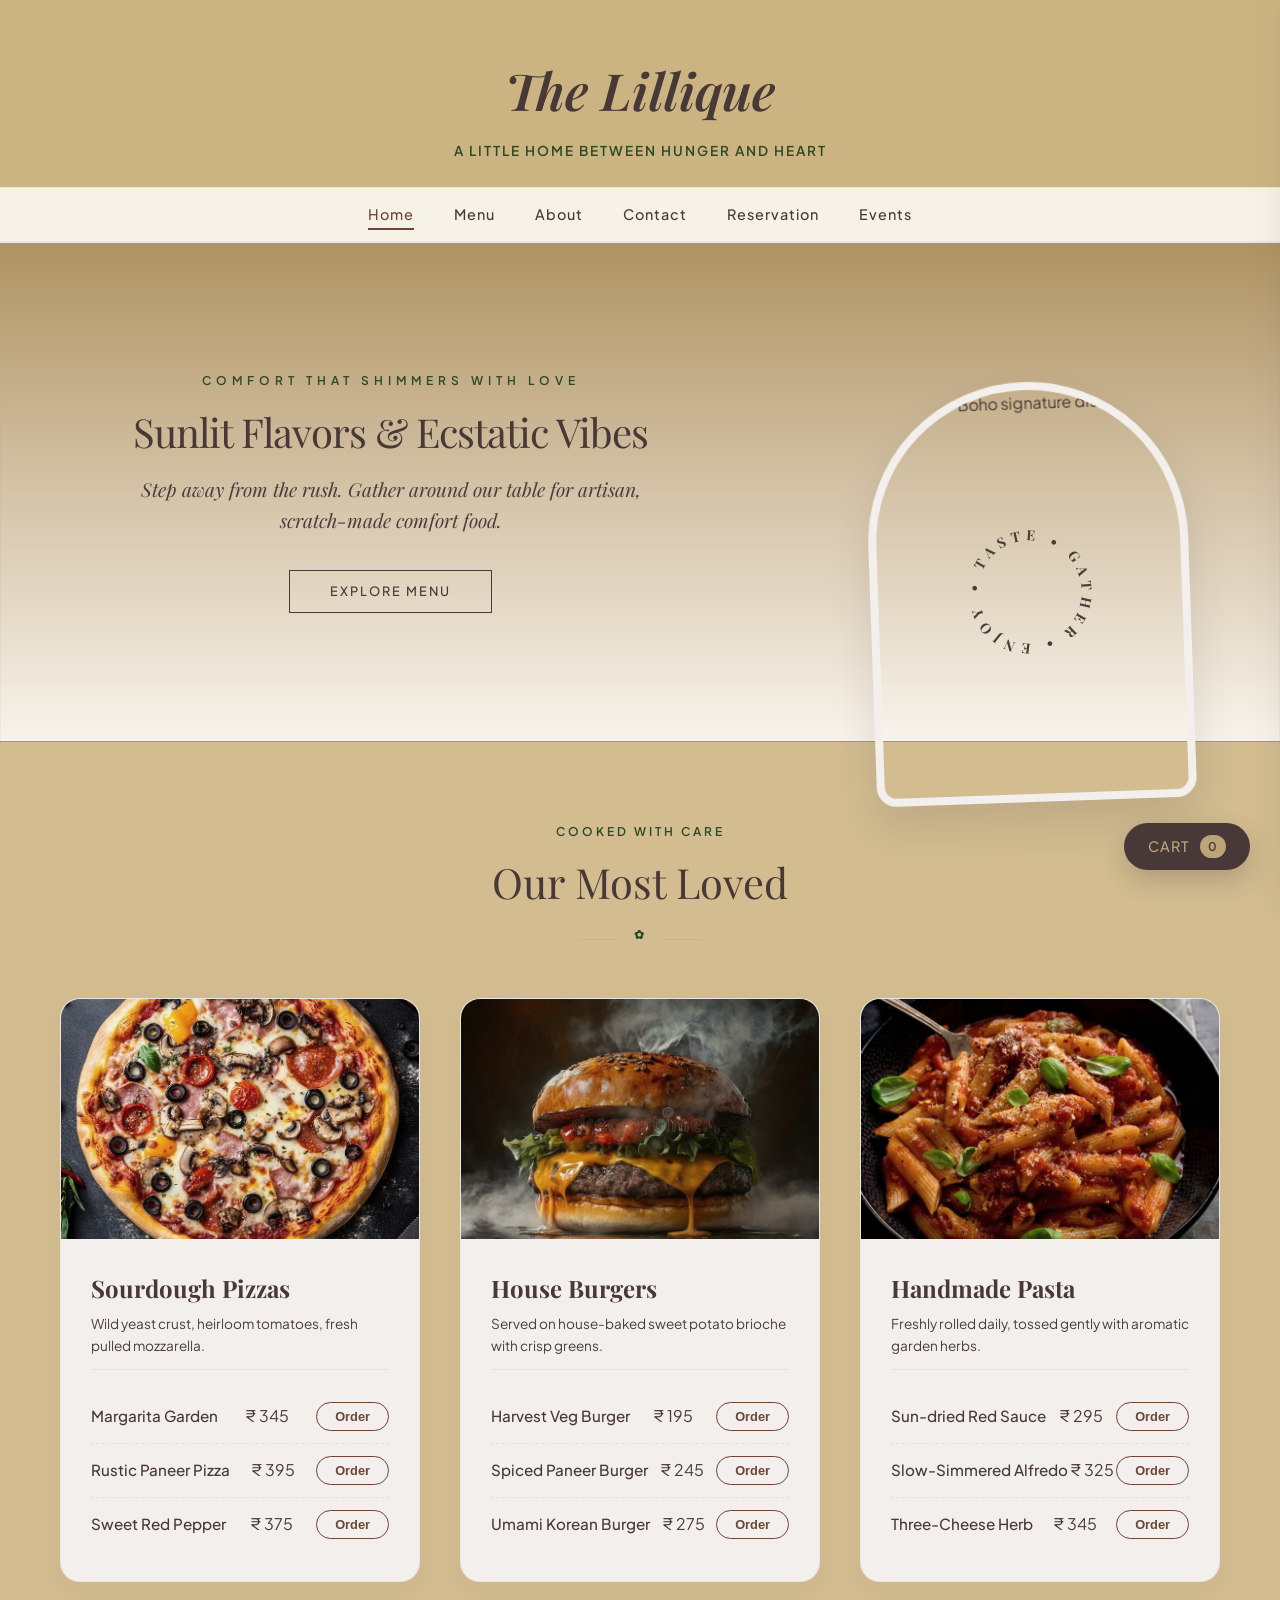
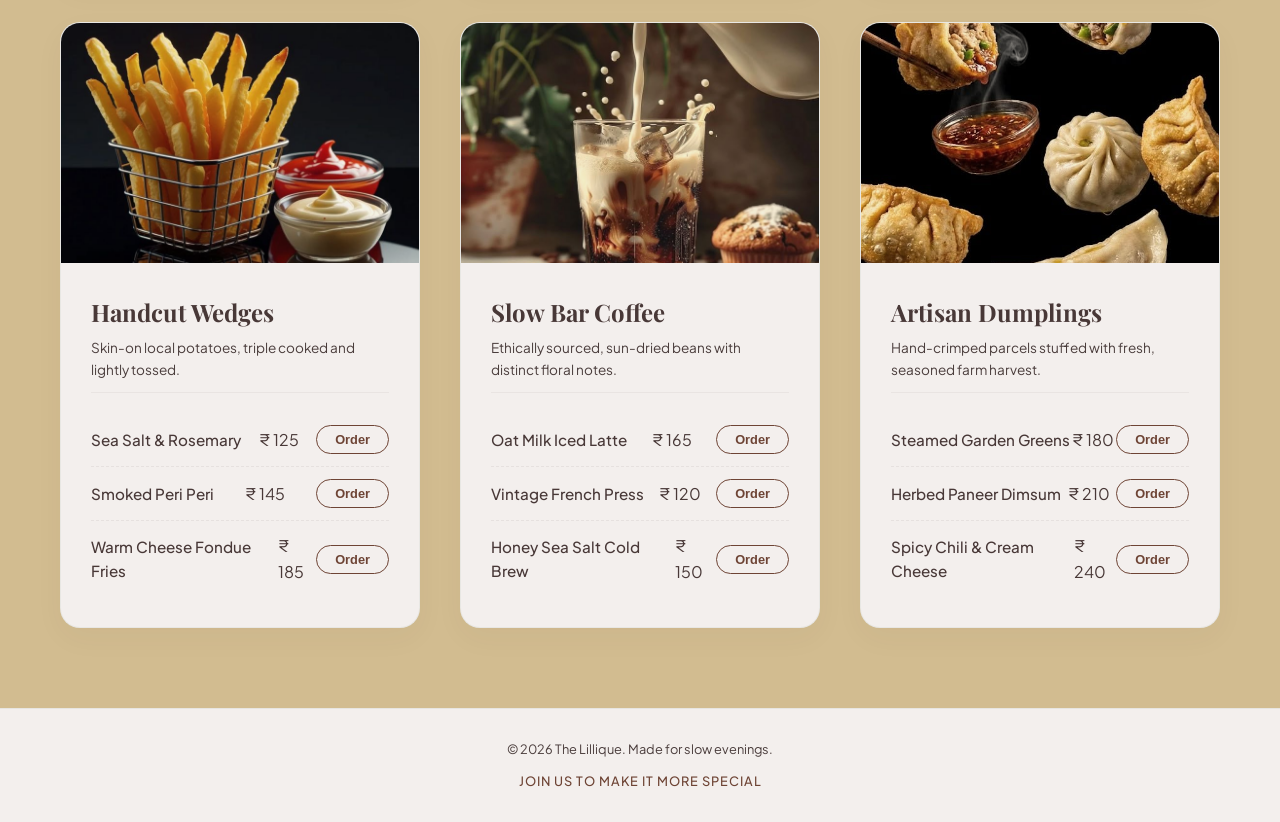
==== commit 51836220: "Update index.html" ====
--- a/index.html
+++ b/index.html
@@ -2,7 +2,7 @@
 <html lang="en">
 <head>
     <meta charset="UTF-8">
-    <meta name="viewport" content="width=device-width, initial-scale=1.0">
+    <meta name="viewport" content="width=device-width, initial-scale=1.0, maximum-scale=1.0, user-scalable=no">
     <title>The Lillique</title>
     <link rel="stylesheet" href="style.css">
     <link rel="preconnect" href="https://fonts.googleapis.com">
@@ -263,4 +263,4 @@
 </div>
 <script src="script.js"></script>
 </body>
-</html>+</html>
--- a/style.css
+++ b/style.css
@@ -1,4 +1,4 @@
-/*colorfont-palette */
+
 * {
   margin: 0;
   padding: 0;
@@ -6,12 +6,12 @@
 }
 
 :root {
-  --warm-ivory: rgba(204, 179, 129, 0.88);      /* Clean, bright oatmeal/ivory background */
-  --soft-cream: #f3efed;      /* Pastel warm sand tone for cards/nav */
-  --terracotta: #6e4435;      /* Muted boho clay pink/terracotta accent */
-  --sage-green: #2b4b25;      /* Vintage pastel sage green */
-  --earthy-brown: #483837;    /* Soft deep cocoa instead of harsh black text */
-  --text-muted: #4a3d3c;      /* Soft faded charcoal for minor descriptions */
+  --warm-ivory: rgba(204, 179, 129, 0.88);    
+  --soft-cream: #f3efed;      
+  --terracotta: #6e4435;      
+  --sage-green: #2b4b25;      
+  --earthy-brown: #483837;  
+  --text-muted: #4a3d3c;      
   --font-serif: 'Playfair Display', Georgia, serif;
   --font-sans: 'Plus Jakarta Sans', Arial, sans-serif;
 }
@@ -24,7 +24,6 @@
   line-height: 1.6;
 }
 
-/*header-navigations*/
 .main-header {
   background: var(--warm-ivory);
   padding: 50px 20px 25px 20px;
@@ -96,7 +95,6 @@
   width: 100%;
 }
 
-/*middle-section*/
 .text {
   height: 60vh;
   display: flex;
@@ -168,19 +166,18 @@
   background-color: var(--earthy-brown);
   color: var(--warm-ivory);
 }
-/*middle-text,img&badge*/
 
 .text {
   display: flex;
   align-items: center;
-  justify-content: space-around; /* Spaced out content and image */
+  justify-content: space-around; /
   padding: 0 5%;
-  overflow: visible; /* Allows badge to peek out */
+  overflow: visible; 
 }
 
 .text-img-wrapper {
   position: relative;
-  width: 320px; /* Precise "proper" size for the arch */
+  width: 320px; 
   height: 420px;
   display: flex;
   align-items: center;
@@ -191,10 +188,10 @@
 .arch-frame {
   width: 100%;
   height: 100%;
-  border-radius: 160px 160px 20px 20px; /* Modern Boho Arch shape */
+  border-radius: 160px 160px 20px 20px; 
   overflow: hidden;
   box-shadow: 0 20px 40px rgba(74, 62, 61, 0.15);
-  border: 8px solid var(--soft-cream); /* Frame effect */
+  border: 8px solid var(--soft-cream); 
 }
 
 .text-img {
@@ -206,9 +203,7 @@
 
 .badge-container {
   position: absolute;
-  /* Overlaps bottom edge */
-   /* Overlaps side for that editorial look */
-  width: 140px;  /* Size of the circular text */
+  width: 140px; 
   height: 140px;
   z-index: 10;
 }
@@ -219,7 +214,6 @@
   animation: spin 15s linear infinite;
 }
 
-/*animation*/
 @keyframes spin {
   from { transform: rotate(0deg); }
   to { transform: rotate(360deg); }
@@ -230,7 +224,6 @@
   100% { opacity: 1; transform: translateY(0); }
 }
 
-/*mobile-tweak*/
 @media (max-width: 900px) {
   .text {
     flex-direction: column;
@@ -244,7 +237,6 @@
   }
 }
 
-/*section-titles*/
 .container {
   max-width: 1200px;
   margin: 0 auto;
@@ -289,7 +281,6 @@
   margin: 0 15px;
 }
 
-/*card-designing*/
 .grid {
   display: grid;
   grid-template-columns: repeat(auto-fit, minmax(320px, 1fr));
@@ -298,7 +289,7 @@
 
 .card {
   background: var(--soft-cream);
-  border-radius: 20px; /* Whimsical, warm curved design */
+  border-radius: 20px; 
   overflow: hidden;
   border: 1px solid rgba(138, 154, 134, 0.1);
   box-shadow: 0 10px 30px rgba(74, 62, 61, 0.04);
@@ -718,7 +709,7 @@
 }
 
 .pillar-card {
-    background: rgba(243, 239, 237, 0.4); /* Subtle transparent tint of soft-cream */
+    background: rgba(243, 239, 237, 0.4);
     padding: 35px 25px;
     border-radius: 15px;
     text-align: center;
@@ -2049,3 +2040,48 @@
     50% { transform: rotate(180deg) scale(1.15); }
     100% { transform: rotate(360deg) scale(1); }
 }
+
+
+
+.cart-drawer-panel.active {
+    right: 0 !important;
+}
+@media screen and (max-width: 768px) {
+    .ledger-container { padding: 24px 16px; margin: 10px; box-sizing: border-box; }
+    .ledger-header h2 { font-size: 1.8rem; line-height: 1.3; }
+    .form-fields-grid { display: flex; flex-direction: column; gap: 16px; }
+    .field-node { width: 100% !important; }
+    .session-row { flex-direction: column; width: 100%; align-items: stretch; }
+    .session-option { width: 100%; box-sizing: border-box; }
+    .session-box { display: block; text-align: center; padding: 12px 8px; font-size: 0.9rem; }
+    .boho-reserve-btn { width: 100%; padding: 14px; }
+    .featured-event-banner { padding: 60px 20px !important; text-align: center; }
+    .featured-event-banner h1 { font-size: 2rem !important; line-height: 1.2; }
+    .banner-meta { flex-direction: column; gap: 8px; align-items: center; }
+    .events-cards-grid { grid-template-columns: 1fr !important; gap: 20px !important; }
+    .celebrations-block { flex-direction: column !important; gap: 30px; }
+    .celebration-graphic-frame, .celebration-editorial-text { width: 100% !important; }
+    .asymmetric-gallery-row { flex-direction: column !important; gap: 15px; }
+    .gallery-tile { width: 100% !important; height: 200px !important; }
+    .boho-calendar-container { flex-direction: column !important; padding: 15px !important; }
+    .calendar-meta-sidebar { width: 100% !important; text-align: center; margin-bottom: 15px; border-right: none !important; border-bottom: 1px dashed #e0e0e0; padding-bottom: 15px; }
+    .calendar-grid-layout { gap: 4px !important; }
+    .cal-cell { padding: 8px 2px !important; font-size: 0.85rem !important; min-height: 45px !important; }
+    .cal-tag-label { display: none !important; }
+    .cal-cell.special-highlight::after { content: "🔥"; display: block; font-size: 0.7rem; }
+    .dual-form-grid { grid-template-columns: 1fr !important; gap: 24px !important; }
+    .form-card-panel { padding: 20px !important; }
+    .newsletter-inline-form { flex-direction: column !important; gap: 10px; width: 100%; }
+    .newsletter-inline-form button { width: 100%; padding: 12px; }
+    input[type="text"], 
+    input[type="tel"], 
+    input[type="date"], 
+    input[type="number"], 
+    input[type="email"], 
+    select, 
+    textarea { 
+        font-size: 16px !important; 
+        width: 100%; 
+        box-sizing: border-box; 
+    }
+}
